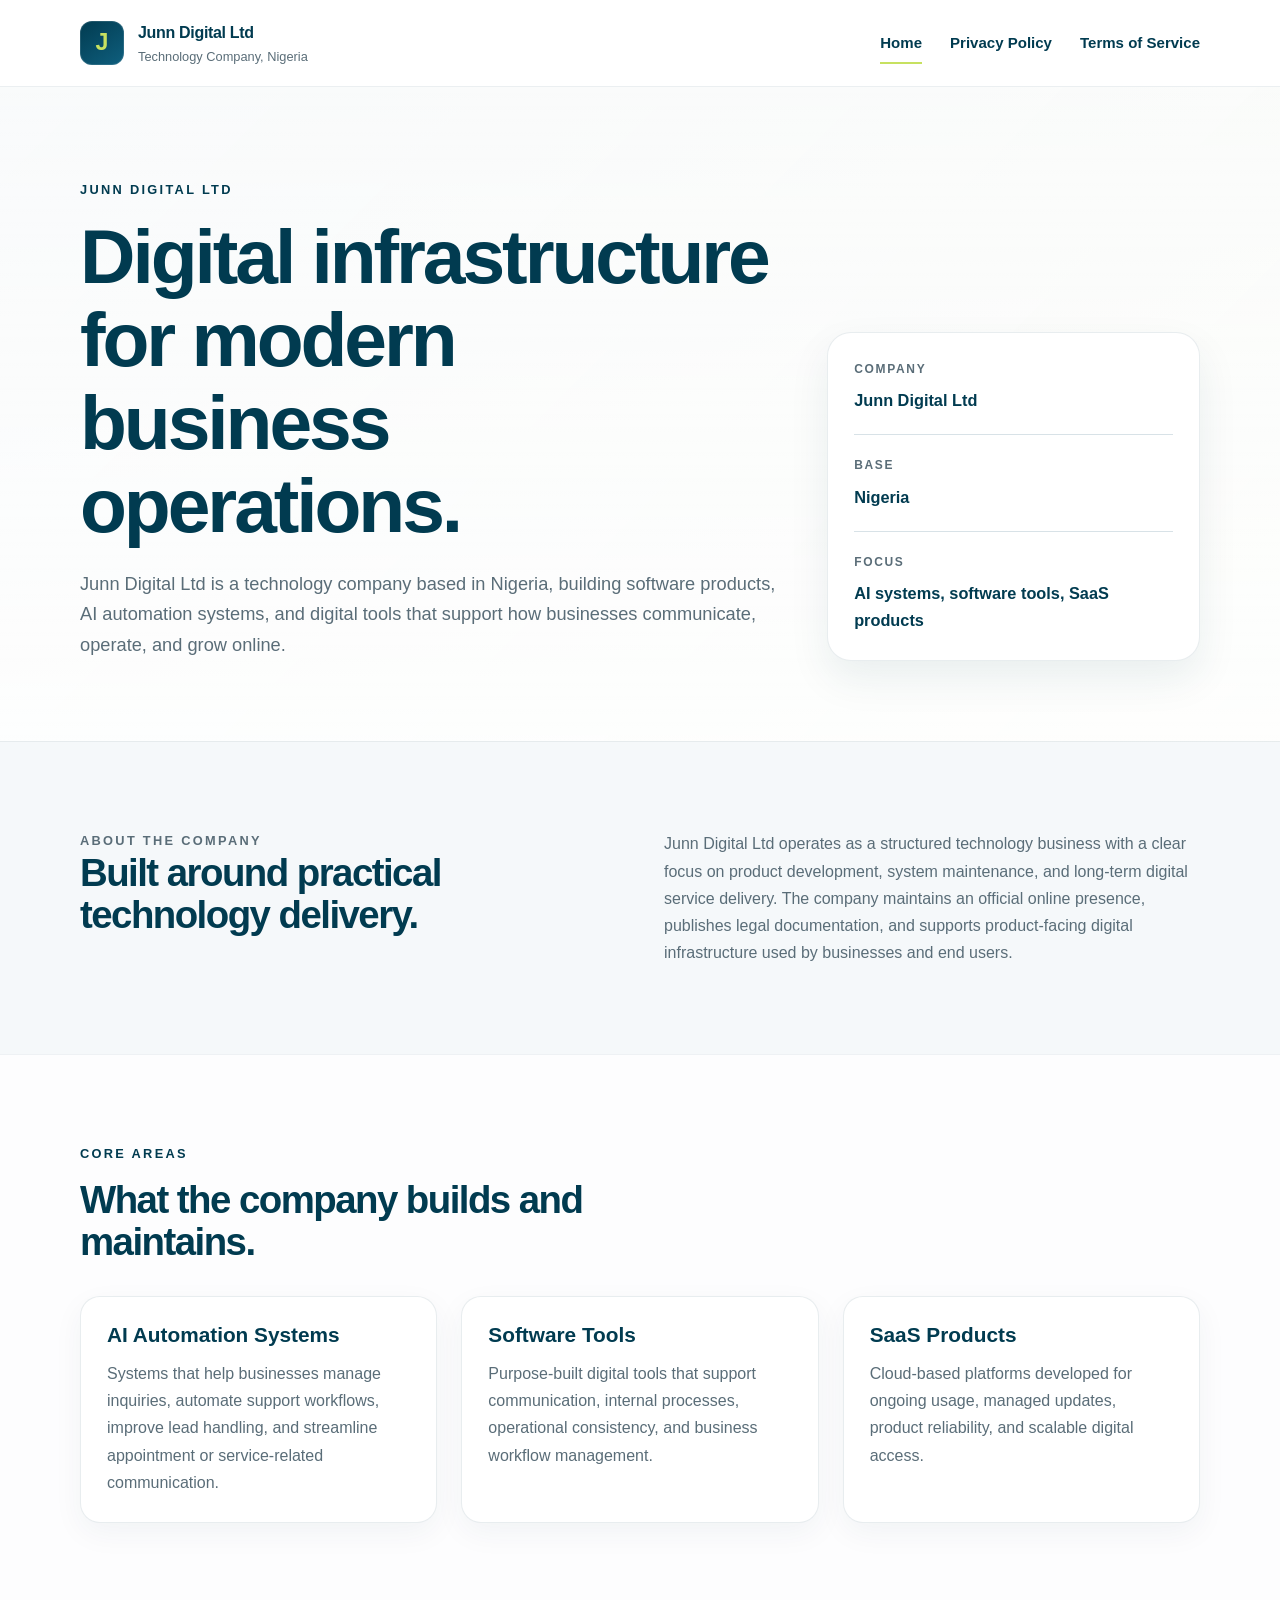
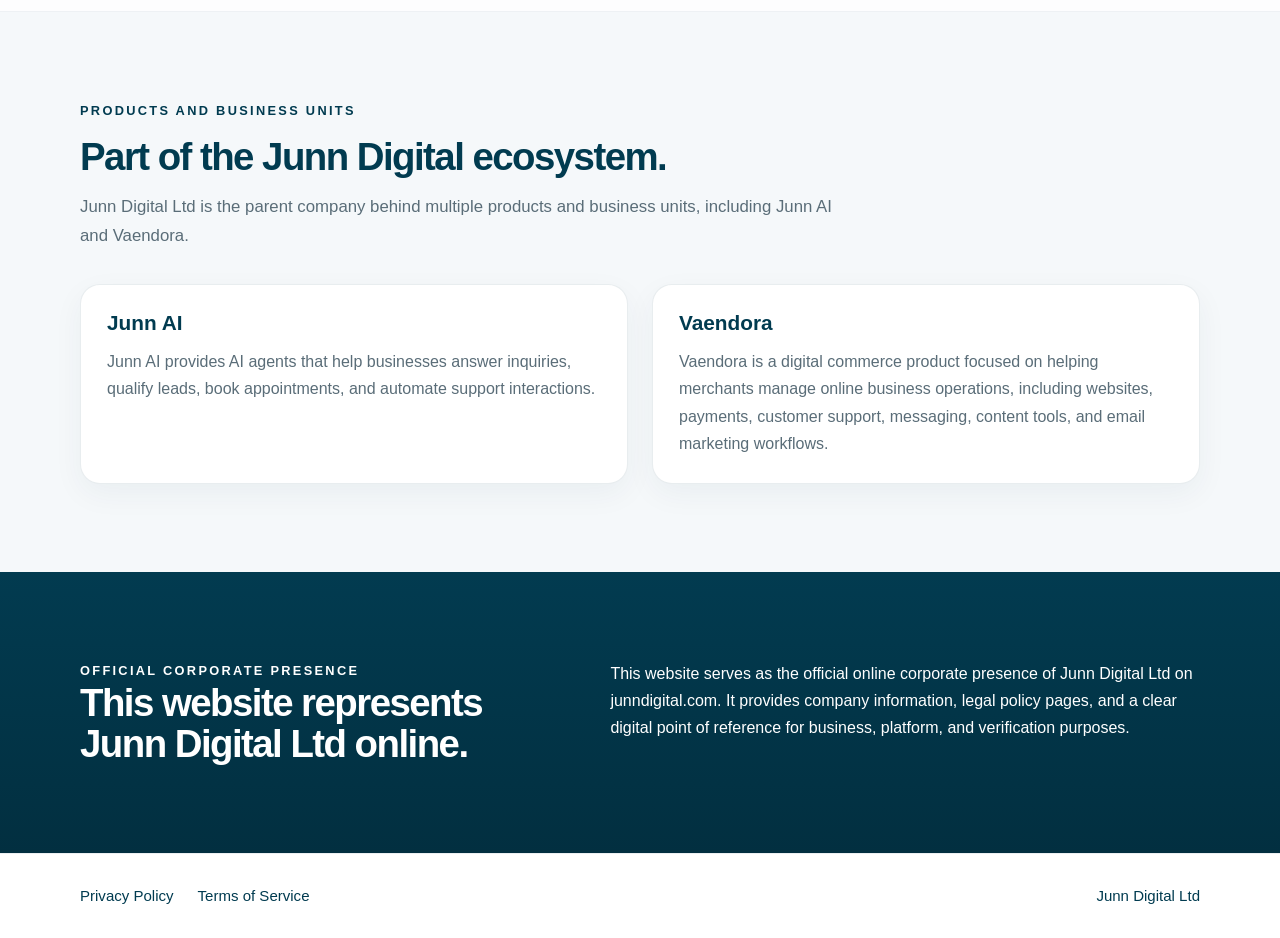
==== index.html @ 58ccfc76 "Add initial static corporate website for Junn Digital Ltd" ====
<!DOCTYPE html>
<html lang="en">
<head>
  <meta charset="UTF-8" />
  <meta name="viewport" content="width=device-width, initial-scale=1.0" />
  <meta name="description" content="Junn Digital Ltd is a Nigerian technology company building AI automation systems, software tools, SaaS products, and digital business infrastructure." />
  <title>Junn Digital Ltd</title>
  <link rel="stylesheet" href="styles.css" />
</head>
<body>
  <header class="site-header">
    <div class="container nav-wrap">
      <a href="index.html" class="brand" aria-label="Junn Digital Ltd home">
        <span class="brand-mark">J</span>
        <span class="brand-text-wrap">
          <span class="brand-name">Junn Digital Ltd</span>
          <span class="brand-tag">Technology Company, Nigeria</span>
        </span>
      </a>
      <nav class="nav-links" aria-label="Primary navigation">
        <a href="index.html" aria-current="page">Home</a>
        <a href="privacy-policy.html">Privacy Policy</a>
        <a href="terms-of-service.html">Terms of Service</a>
      </nav>
    </div>
  </header>

  <main>
    <section class="hero">
      <div class="container hero-grid">
        <div class="hero-copy">
          <p class="eyebrow">Junn Digital Ltd</p>
          <h1>Digital infrastructure for modern business operations.</h1>
          <p class="lead">
            Junn Digital Ltd is a technology company based in Nigeria, building software products,
            AI automation systems, and digital tools that support how businesses communicate,
            operate, and grow online.
          </p>
        </div>
        <aside class="hero-panel" aria-label="Company snapshot">
          <div class="stat-block">
            <span class="stat-label">Company</span>
            <strong>Junn Digital Ltd</strong>
          </div>
          <div class="stat-block">
            <span class="stat-label">Base</span>
            <strong>Nigeria</strong>
          </div>
          <div class="stat-block">
            <span class="stat-label">Focus</span>
            <strong>AI systems, software tools, SaaS products</strong>
          </div>
        </aside>
      </div>
    </section>

    <section class="section">
      <div class="container two-col intro-grid">
        <div>
          <p class="section-label">About the Company</p>
          <h2>Built around practical technology delivery.</h2>
        </div>
        <div>
          <p>
            Junn Digital Ltd operates as a structured technology business with a clear focus on product development,
            system maintenance, and long-term digital service delivery. The company maintains an official online presence,
            publishes legal documentation, and supports product-facing digital infrastructure used by businesses and end users.
          </p>
        </div>
      </div>
    </section>

    <section class="section section-muted">
      <div class="container">
        <div class="section-head narrow">
          <p class="section-label">Core Areas</p>
          <h2>What the company builds and maintains.</h2>
        </div>
        <div class="feature-grid">
          <article class="feature-card">
            <h3>AI Automation Systems</h3>
            <p>
              Systems that help businesses manage inquiries, automate support workflows, improve lead handling,
              and streamline appointment or service-related communication.
            </p>
          </article>
          <article class="feature-card">
            <h3>Software Tools</h3>
            <p>
              Purpose-built digital tools that support communication, internal processes, operational consistency,
              and business workflow management.
            </p>
          </article>
          <article class="feature-card">
            <h3>SaaS Products</h3>
            <p>
              Cloud-based platforms developed for ongoing usage, managed updates, product reliability,
              and scalable digital access.
            </p>
          </article>
        </div>
      </div>
    </section>

    <section class="section">
      <div class="container">
        <div class="section-head">
          <p class="section-label">Products and Business Units</p>
          <h2>Part of the Junn Digital ecosystem.</h2>
          <p class="section-intro">
            Junn Digital Ltd is the parent company behind multiple products and business units, including Junn AI and Vaendora.
          </p>
        </div>
        <div class="product-grid">
          <article class="product-panel">
            <h3>Junn AI</h3>
            <p>
              Junn AI provides AI agents that help businesses answer inquiries, qualify leads, book appointments,
              and automate support interactions.
            </p>
          </article>
          <article class="product-panel">
            <h3>Vaendora</h3>
            <p>
              Vaendora is a digital commerce product focused on helping merchants manage online business operations,
              including websites, payments, customer support, messaging, content tools, and email marketing workflows.
            </p>
          </article>
        </div>
      </div>
    </section>

    <section class="section official-section">
      <div class="container official-wrap">
        <div>
          <p class="section-label section-label-light">Official Corporate Presence</p>
          <h2>This website represents Junn Digital Ltd online.</h2>
        </div>
        <div>
          <p>
            This website serves as the official online corporate presence of Junn Digital Ltd on junndigital.com.
            It provides company information, legal policy pages, and a clear digital point of reference for business,
            platform, and verification purposes.
          </p>
        </div>
      </div>
    </section>
  </main>

  <footer class="site-footer">
    <div class="container footer-wrap">
      <div class="footer-links">
        <a href="privacy-policy.html">Privacy Policy</a>
        <a href="terms-of-service.html">Terms of Service</a>
      </div>
      <p>Junn Digital Ltd</p>
    </div>
  </footer>
</body>
</html>
---- styles.css ----
:root {
  --primary: #013b50;
  --secondary: #c7e160;
  --text: #163040;
  --muted: #5a6d78;
  --line: #d8e2e7;
  --bg: #f5f8fa;
  --white: #ffffff;
  --hero-overlay: rgba(1, 59, 80, 0.04);
  --shadow: 0 18px 40px rgba(1, 59, 80, 0.08);
}

* {
  box-sizing: border-box;
}

html {
  scroll-behavior: smooth;
}

body {
  margin: 0;
  font-family: Inter, Arial, Helvetica, sans-serif;
  color: var(--text);
  background: var(--bg);
  line-height: 1.7;
}

a {
  color: inherit;
  text-decoration: none;
}

img {
  max-width: 100%;
  display: block;
}

.container {
  width: min(1120px, calc(100% - 40px));
  margin: 0 auto;
}

.narrow {
  width: min(820px, 100%);
}

.site-header {
  position: sticky;
  top: 0;
  z-index: 50;
  background: rgba(255, 255, 255, 0.96);
  backdrop-filter: blur(10px);
  border-bottom: 1px solid rgba(1, 59, 80, 0.08);
}

.nav-wrap {
  min-height: 86px;
  display: flex;
  align-items: center;
  justify-content: space-between;
  gap: 24px;
}

.brand {
  display: inline-flex;
  align-items: center;
  gap: 14px;
}

.brand-mark {
  width: 44px;
  height: 44px;
  display: inline-flex;
  align-items: center;
  justify-content: center;
  border-radius: 12px;
  background: linear-gradient(145deg, var(--primary), #0f5f7e);
  color: var(--secondary);
  font-size: 1.45rem;
  font-weight: 700;
  box-shadow: inset 0 0 0 1px rgba(255,255,255,0.12);
}

.brand-text-wrap {
  display: flex;
  flex-direction: column;
}

.brand-name {
  font-size: 1rem;
  font-weight: 700;
  color: var(--primary);
  letter-spacing: -0.02em;
}

.brand-tag {
  font-size: 0.8rem;
  color: var(--muted);
}

.nav-links {
  display: flex;
  align-items: center;
  gap: 28px;
  flex-wrap: wrap;
}

.nav-links a {
  font-size: 0.94rem;
  font-weight: 600;
  color: var(--primary);
}

.nav-links a[aria-current="page"] {
  position: relative;
}

.nav-links a[aria-current="page"]::after {
  content: "";
  position: absolute;
  left: 0;
  bottom: -8px;
  width: 100%;
  height: 2px;
  background: var(--secondary);
}

.hero {
  background:
    linear-gradient(180deg, rgba(255,255,255,0.7), rgba(255,255,255,0.9)),
    linear-gradient(135deg, var(--hero-overlay), rgba(199, 225, 96, 0.08));
  border-bottom: 1px solid rgba(1, 59, 80, 0.08);
}

.hero-grid {
  display: grid;
  grid-template-columns: minmax(0, 1.5fr) minmax(300px, 0.8fr);
  gap: 48px;
  padding: 92px 0 80px;
  align-items: end;
}

.eyebrow,
.section-label {
  margin: 0 0 14px;
  font-size: 0.8rem;
  font-weight: 800;
  letter-spacing: 0.18em;
  text-transform: uppercase;
  color: var(--primary);
}

.section-label-light {
  color: rgba(255,255,255,0.78);
}

.hero h1,
.section h2,
.legal-head-wrap h1 {
  margin: 0;
  line-height: 1.08;
  letter-spacing: -0.04em;
  color: var(--primary);
}

.hero h1 {
  max-width: 800px;
  font-size: clamp(2.6rem, 6vw, 4.9rem);
}

.lead {
  margin: 22px 0 0;
  max-width: 760px;
  font-size: 1.14rem;
  color: var(--muted);
}

.hero-panel {
  background: var(--white);
  border: 1px solid rgba(1, 59, 80, 0.09);
  border-radius: 24px;
  box-shadow: var(--shadow);
  padding: 26px;
}

.stat-block + .stat-block {
  margin-top: 20px;
  padding-top: 20px;
  border-top: 1px solid var(--line);
}

.stat-label {
  display: block;
  margin-bottom: 8px;
  font-size: 0.75rem;
  font-weight: 800;
  letter-spacing: 0.14em;
  text-transform: uppercase;
  color: var(--muted);
}

.stat-block strong {
  font-size: 1.02rem;
  line-height: 1.5;
  color: var(--primary);
}

.section {
  padding: 88px 0;
}

.section-muted {
  background: rgba(255,255,255,0.8);
  border-top: 1px solid rgba(1, 59, 80, 0.06);
  border-bottom: 1px solid rgba(1, 59, 80, 0.06);
}

.two-col {
  display: grid;
  grid-template-columns: repeat(2, minmax(0, 1fr));
  gap: 48px;
}

.intro-grid h2,
.section-head h2,
.legal-head-wrap h1,
.official-wrap h2 {
  font-size: clamp(2rem, 3vw, 3rem);
}

.section-head {
  max-width: 760px;
  margin-bottom: 34px;
}

.section-head.narrow {
  max-width: 680px;
}

.section-intro {
  margin: 16px 0 0;
  color: var(--muted);
  font-size: 1.05rem;
}

.feature-grid,
.product-grid {
  display: grid;
  grid-template-columns: repeat(3, minmax(0, 1fr));
  gap: 24px;
}

.product-grid {
  grid-template-columns: repeat(2, minmax(0, 1fr));
}

.feature-card,
.product-panel {
  background: var(--white);
  border: 1px solid rgba(1, 59, 80, 0.09);
  border-radius: 20px;
  padding: 26px;
  box-shadow: 0 10px 30px rgba(1, 59, 80, 0.05);
}

.feature-card h3,
.product-panel h3 {
  margin: 0 0 12px;
  font-size: 1.3rem;
  line-height: 1.2;
  color: var(--primary);
}

.feature-card p,
.product-panel p,
.policy-item p,
.intro-grid p,
.official-wrap p {
  margin: 0;
  color: var(--muted);
}

.official-section {
  background: linear-gradient(180deg, #023b50, #022f40);
}

.official-wrap {
  display: grid;
  grid-template-columns: minmax(0, 0.9fr) minmax(0, 1.1fr);
  gap: 48px;
  align-items: start;
}

.official-wrap h2,
.official-wrap p {
  color: var(--white);
}

.site-footer {
  background: #ffffff;
  border-top: 1px solid rgba(1, 59, 80, 0.08);
}

.footer-wrap {
  min-height: 84px;
  display: flex;
  align-items: center;
  justify-content: space-between;
  gap: 20px;
}

.footer-links {
  display: flex;
  gap: 24px;
  flex-wrap: wrap;
}

.footer-links a,
.site-footer p {
  margin: 0;
  font-size: 0.94rem;
  color: var(--primary);
}

.legal-main {
  min-height: calc(100vh - 170px);
}

.legal-hero {
  background: linear-gradient(180deg, rgba(255,255,255,0.95), rgba(255,255,255,0.75));
  border-bottom: 1px solid rgba(1, 59, 80, 0.08);
}

.legal-head-wrap {
  padding: 78px 0 52px;
}

.legal-lead {
  max-width: 720px;
}

.legal-section {
  padding-top: 54px;
}

.legal-content {
  display: grid;
  gap: 22px;
}

.policy-item {
  background: var(--white);
  border: 1px solid rgba(1, 59, 80, 0.08);
  border-radius: 20px;
  padding: 28px;
}

.policy-item h2 {
  margin: 0 0 12px;
  font-size: 1.35rem;
}

.policy-item p + p {
  margin-top: 14px;
}

@media (max-width: 980px) {
  .hero-grid,
  .two-col,
  .official-wrap,
  .feature-grid,
  .product-grid {
    grid-template-columns: 1fr;
  }

  .hero {
    padding-top: 0;
  }

  .hero-grid {
    padding: 72px 0 64px;
  }

  .section,
  .legal-head-wrap {
    padding-top: 72px;
    padding-bottom: 72px;
  }
}

@media (max-width: 720px) {
  .container {
    width: min(1120px, calc(100% - 28px));
  }

  .nav-wrap,
  .footer-wrap {
    align-items: flex-start;
    flex-direction: column;
    justify-content: center;
    padding: 18px 0;
  }

  .nav-links {
    gap: 16px;
  }

  .hero h1 {
    font-size: clamp(2.2rem, 11vw, 3.5rem);
  }

  .lead {
    font-size: 1rem;
  }

  .feature-card,
  .product-panel,
  .policy-item,
  .hero-panel {
    padding: 22px;
  }
}
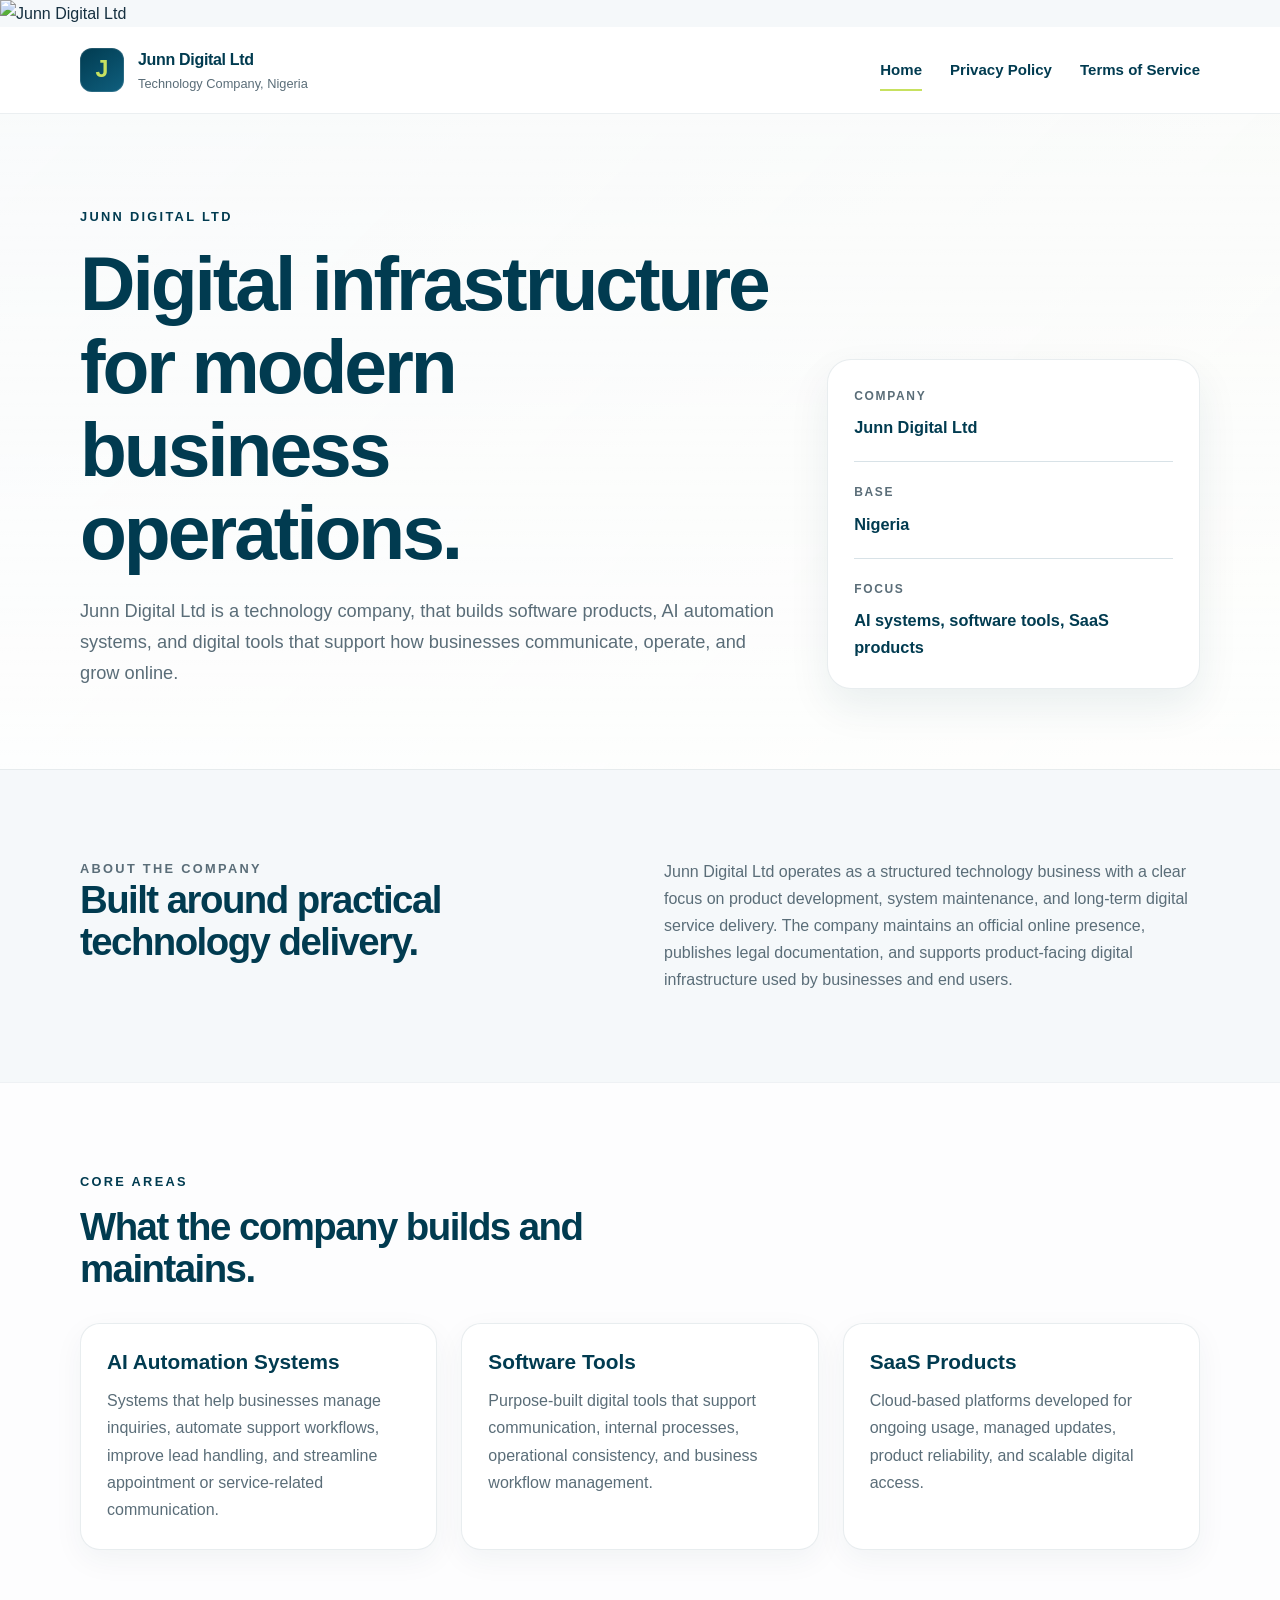
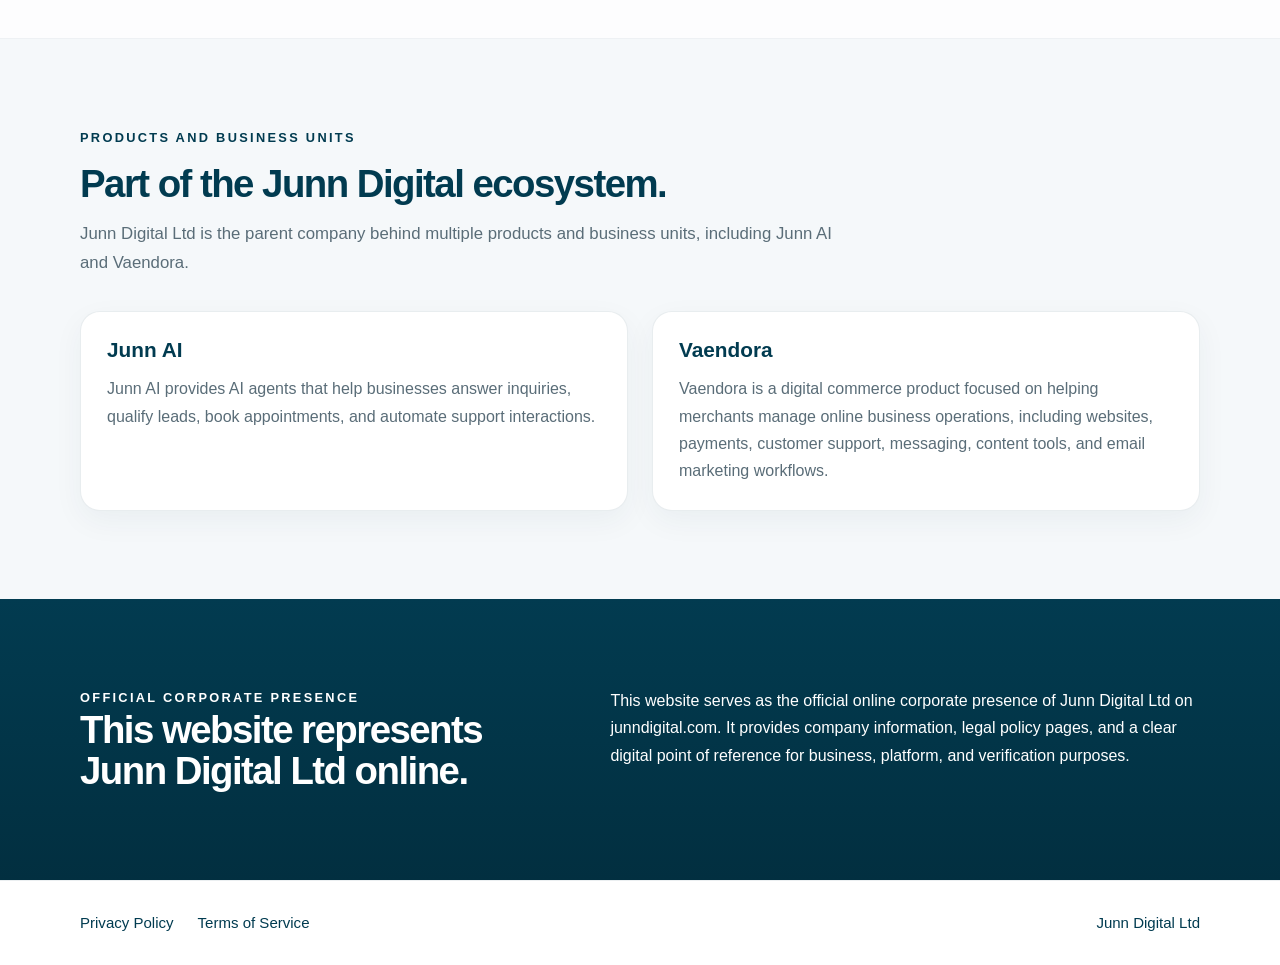
==== commit e95bc363: "Revise company description and enhance text clarity Updated the company description and improved phr" ====
--- a/index.html
+++ b/index.html
@@ -3,9 +3,11 @@
 <head>
   <meta charset="UTF-8" />
   <meta name="viewport" content="width=device-width, initial-scale=1.0" />
-  <meta name="description" content="Junn Digital Ltd is a Nigerian technology company building AI automation systems, software tools, SaaS products, and digital business infrastructure." />
+  <meta name="description" content="Junn Digital Ltd is a technology company building AI automation systems, software tools, SaaS products, and digital business infrastructure." />
   <title>Junn Digital Ltd</title>
   <link rel="stylesheet" href="styles.css" />
+  <link rel="icon" type="image/png" href="assets/Junn_favicon.png">
+  <img src="assets/junn-digital-logo.png" alt="Junn Digital Ltd" class="logo">
 </head>
 <body>
   <header class="site-header">
@@ -32,7 +34,7 @@
           <p class="eyebrow">Junn Digital Ltd</p>
           <h1>Digital infrastructure for modern business operations.</h1>
           <p class="lead">
-            Junn Digital Ltd is a technology company based in Nigeria, building software products,
+            Junn Digital Ltd is a technology company, that builds software products,
             AI automation systems, and digital tools that support how businesses communicate,
             operate, and grow online.
           </p>
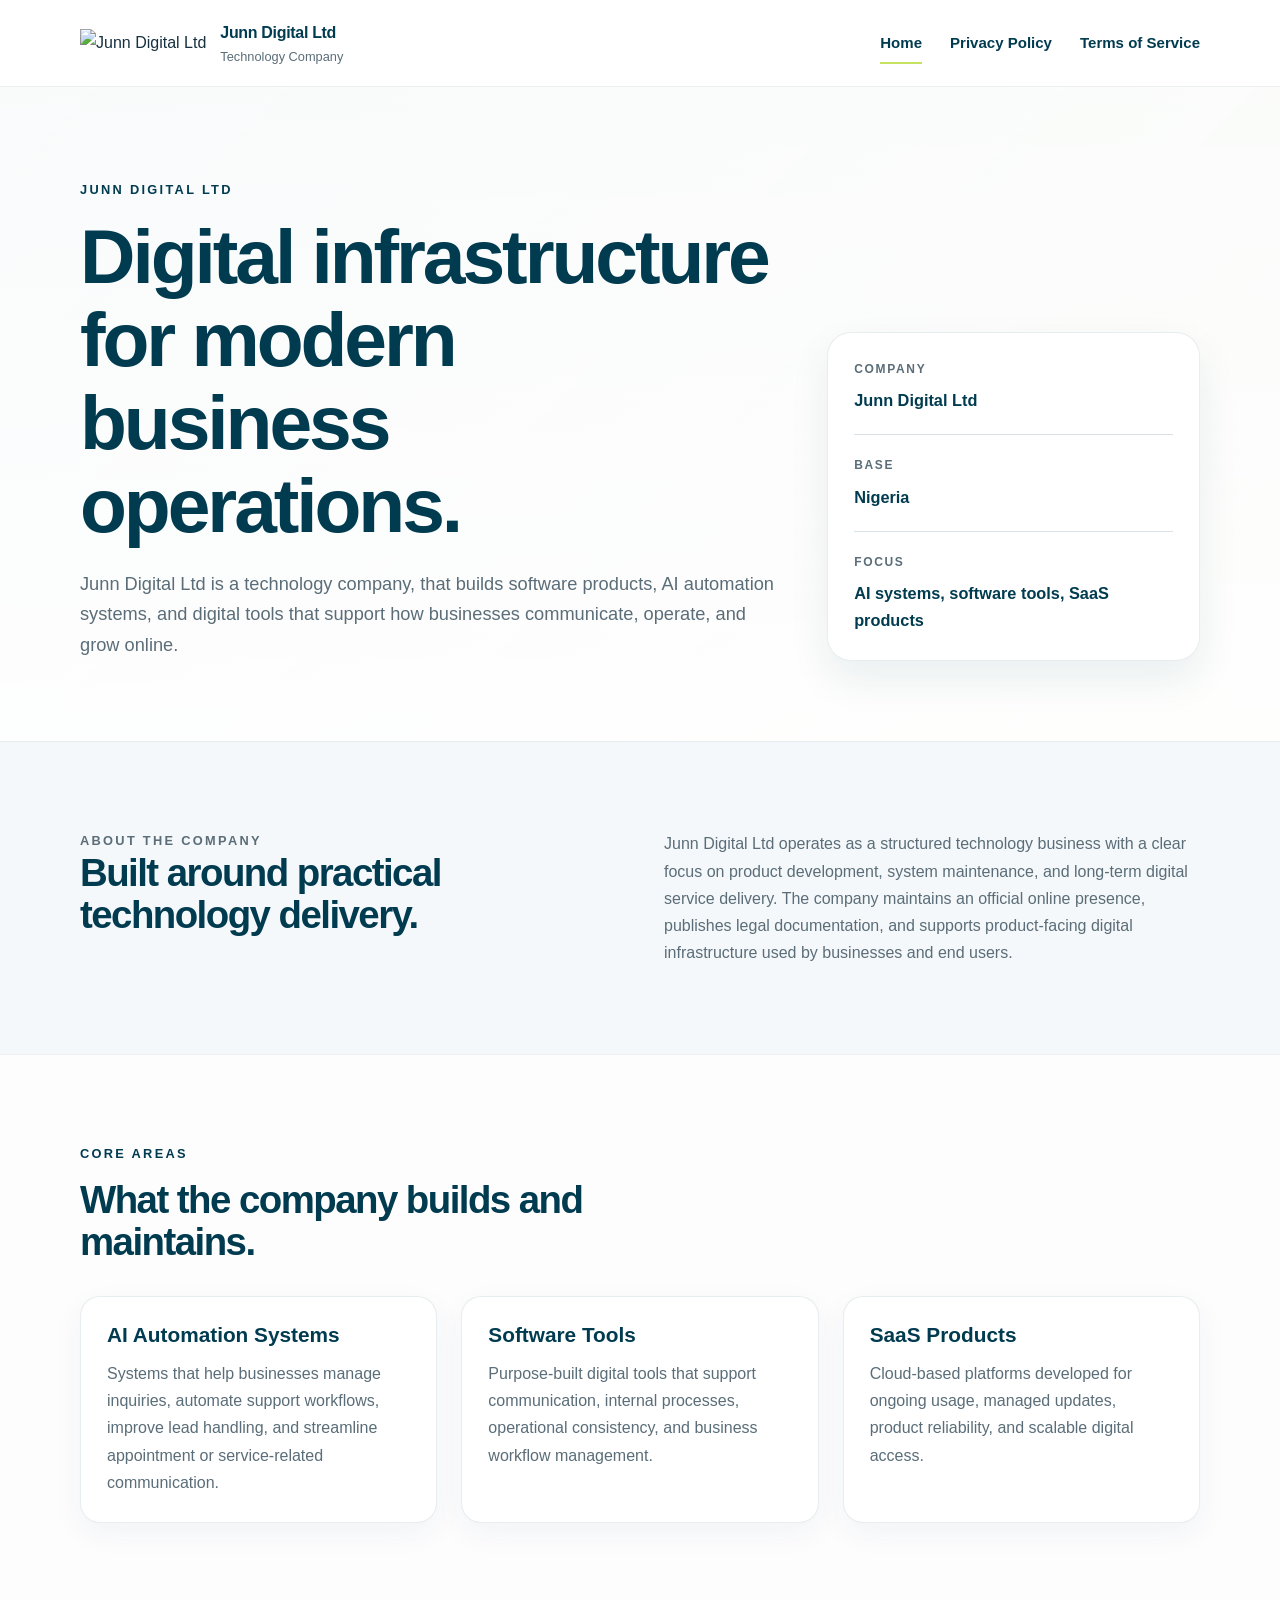
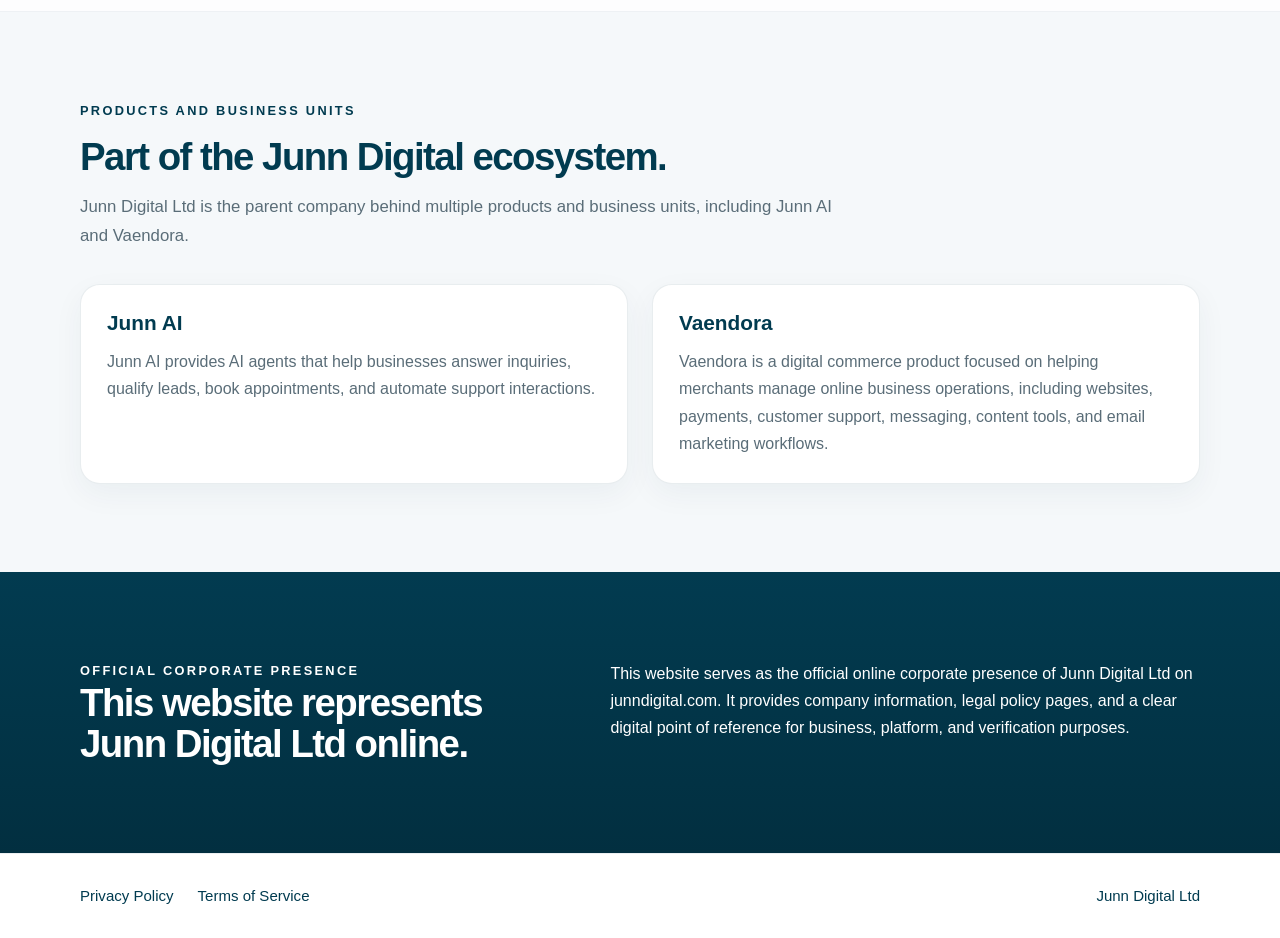
==== commit a7923546: "Update logo and brand tag in index.html Updated logo image and modified brand tag." ====
--- a/index.html
+++ b/index.html
@@ -7,16 +7,15 @@
   <title>Junn Digital Ltd</title>
   <link rel="stylesheet" href="styles.css" />
   <link rel="icon" type="image/png" href="assets/Junn_favicon.png">
-  <img src="assets/junn-digital-logo.png" alt="Junn Digital Ltd" class="logo">
 </head>
 <body>
   <header class="site-header">
     <div class="container nav-wrap">
       <a href="index.html" class="brand" aria-label="Junn Digital Ltd home">
-        <span class="brand-mark">J</span>
+        <img src="assets/junn-digital-logo.png" alt="Junn Digital Ltd" class="logo">
         <span class="brand-text-wrap">
           <span class="brand-name">Junn Digital Ltd</span>
-          <span class="brand-tag">Technology Company, Nigeria</span>
+          <span class="brand-tag">Technology Company</span>
         </span>
       </a>
       <nav class="nav-links" aria-label="Primary navigation">
@@ -158,5 +157,9 @@
       <p>Junn Digital Ltd</p>
     </div>
   </footer>
+  <script>
+    window.si = window.si || function () { (window.siq = window.siq || []).push(arguments); };
+  </script>
+  <script defer src="/_vercel/speed-insights/script.js"></script>
 </body>
 </html>
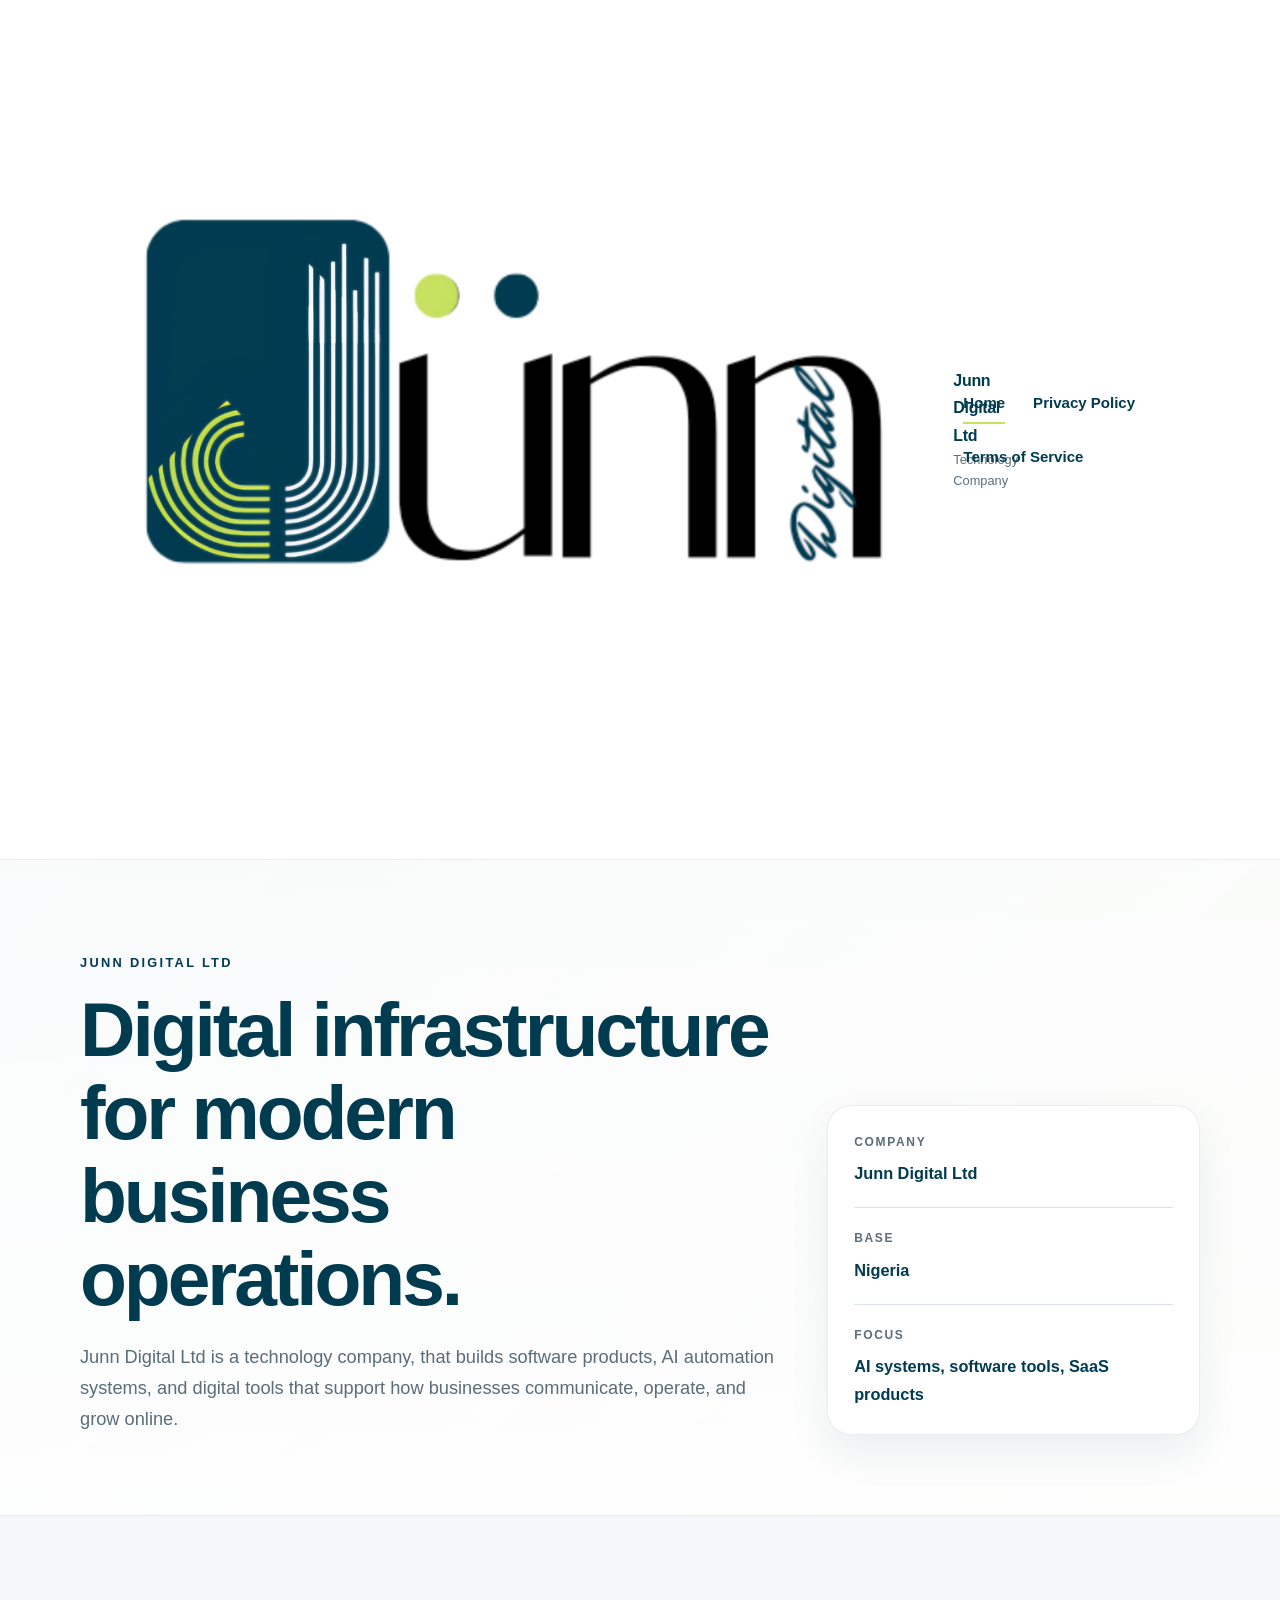
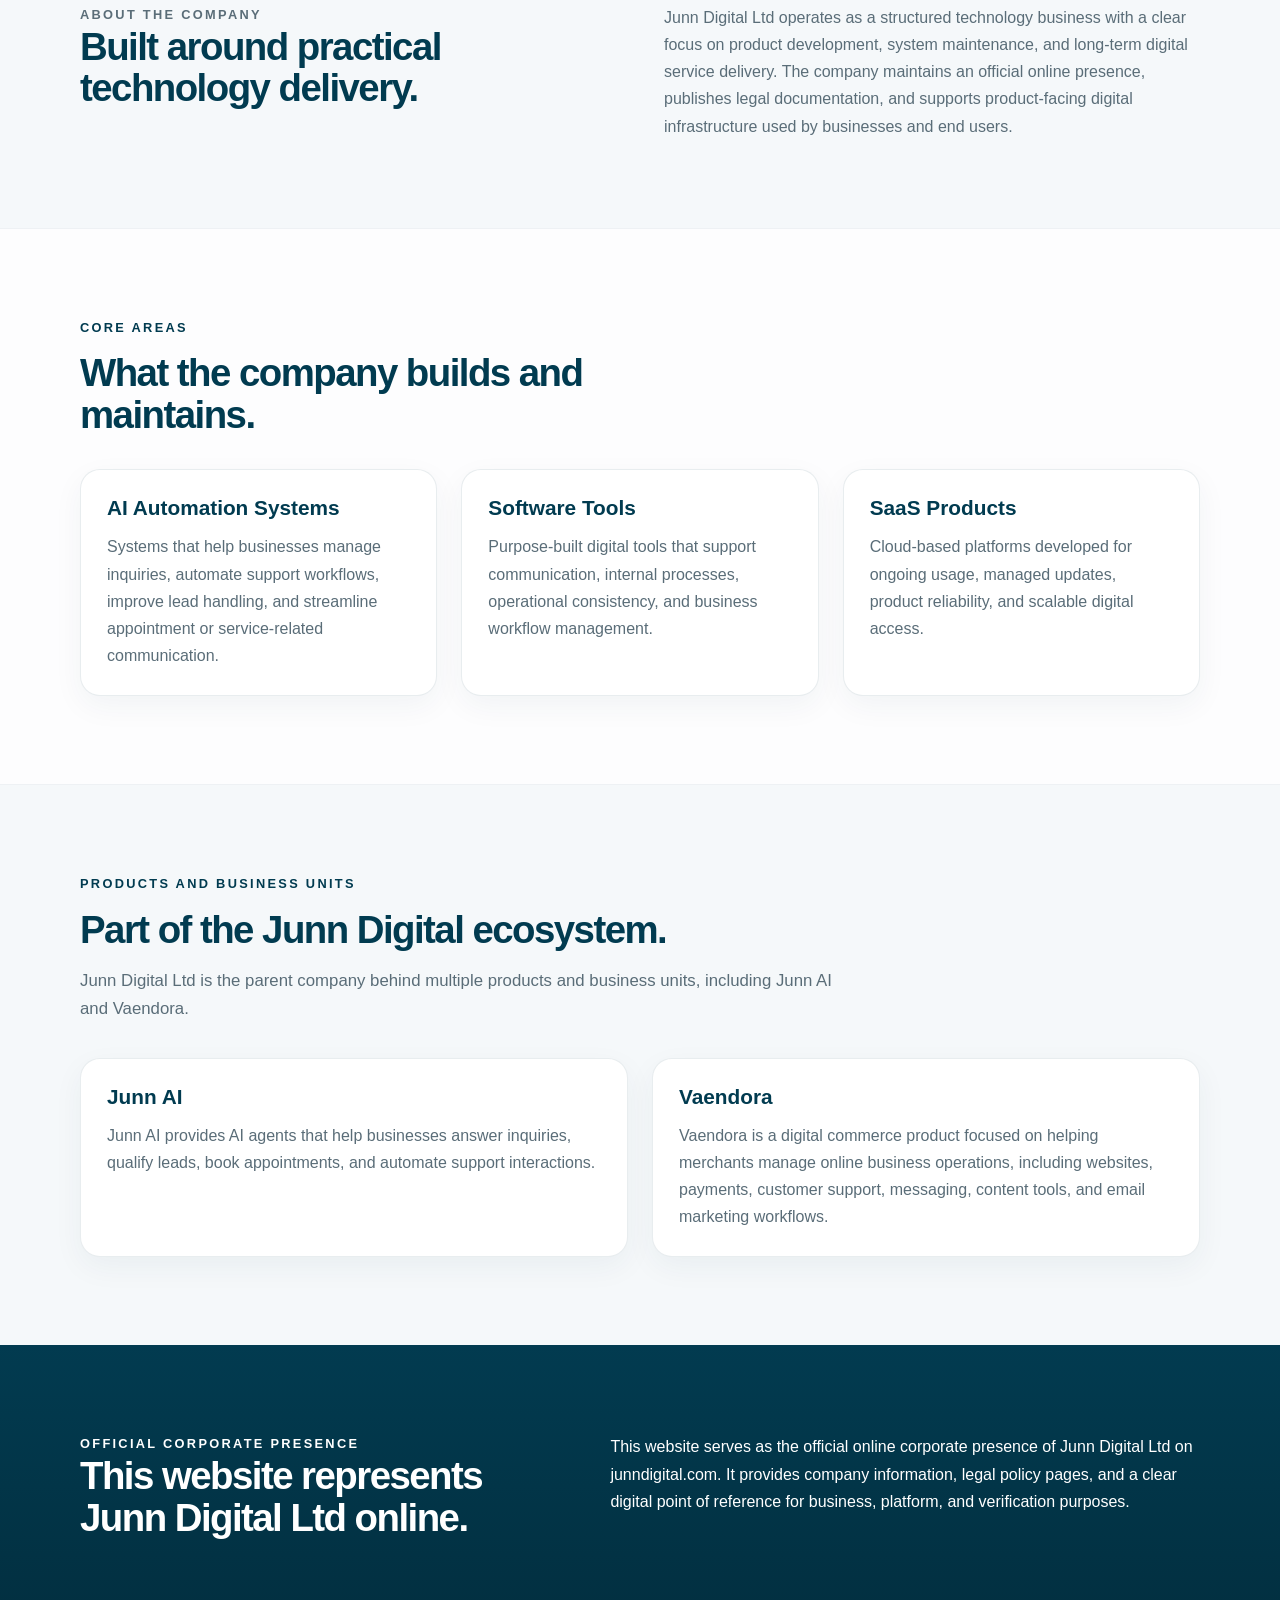
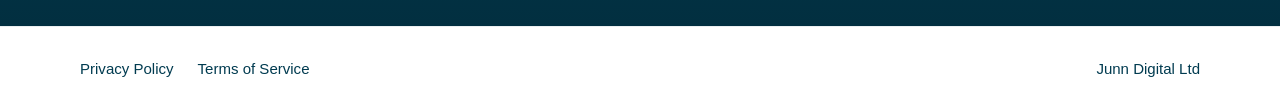
==== commit 83f113fc: "Fix logo image filename case sensitivity" ====
--- a/index.html
+++ b/index.html
@@ -12,7 +12,7 @@
   <header class="site-header">
     <div class="container nav-wrap">
       <a href="index.html" class="brand" aria-label="Junn Digital Ltd home">
-        <img src="assets/junn-digital-logo.png" alt="Junn Digital Ltd" class="logo">
+        <img src="assets/Junn-digital-logo.png" alt="Junn Digital Ltd" class="logo">
         <span class="brand-text-wrap">
           <span class="brand-name">Junn Digital Ltd</span>
           <span class="brand-tag">Technology Company</span>
